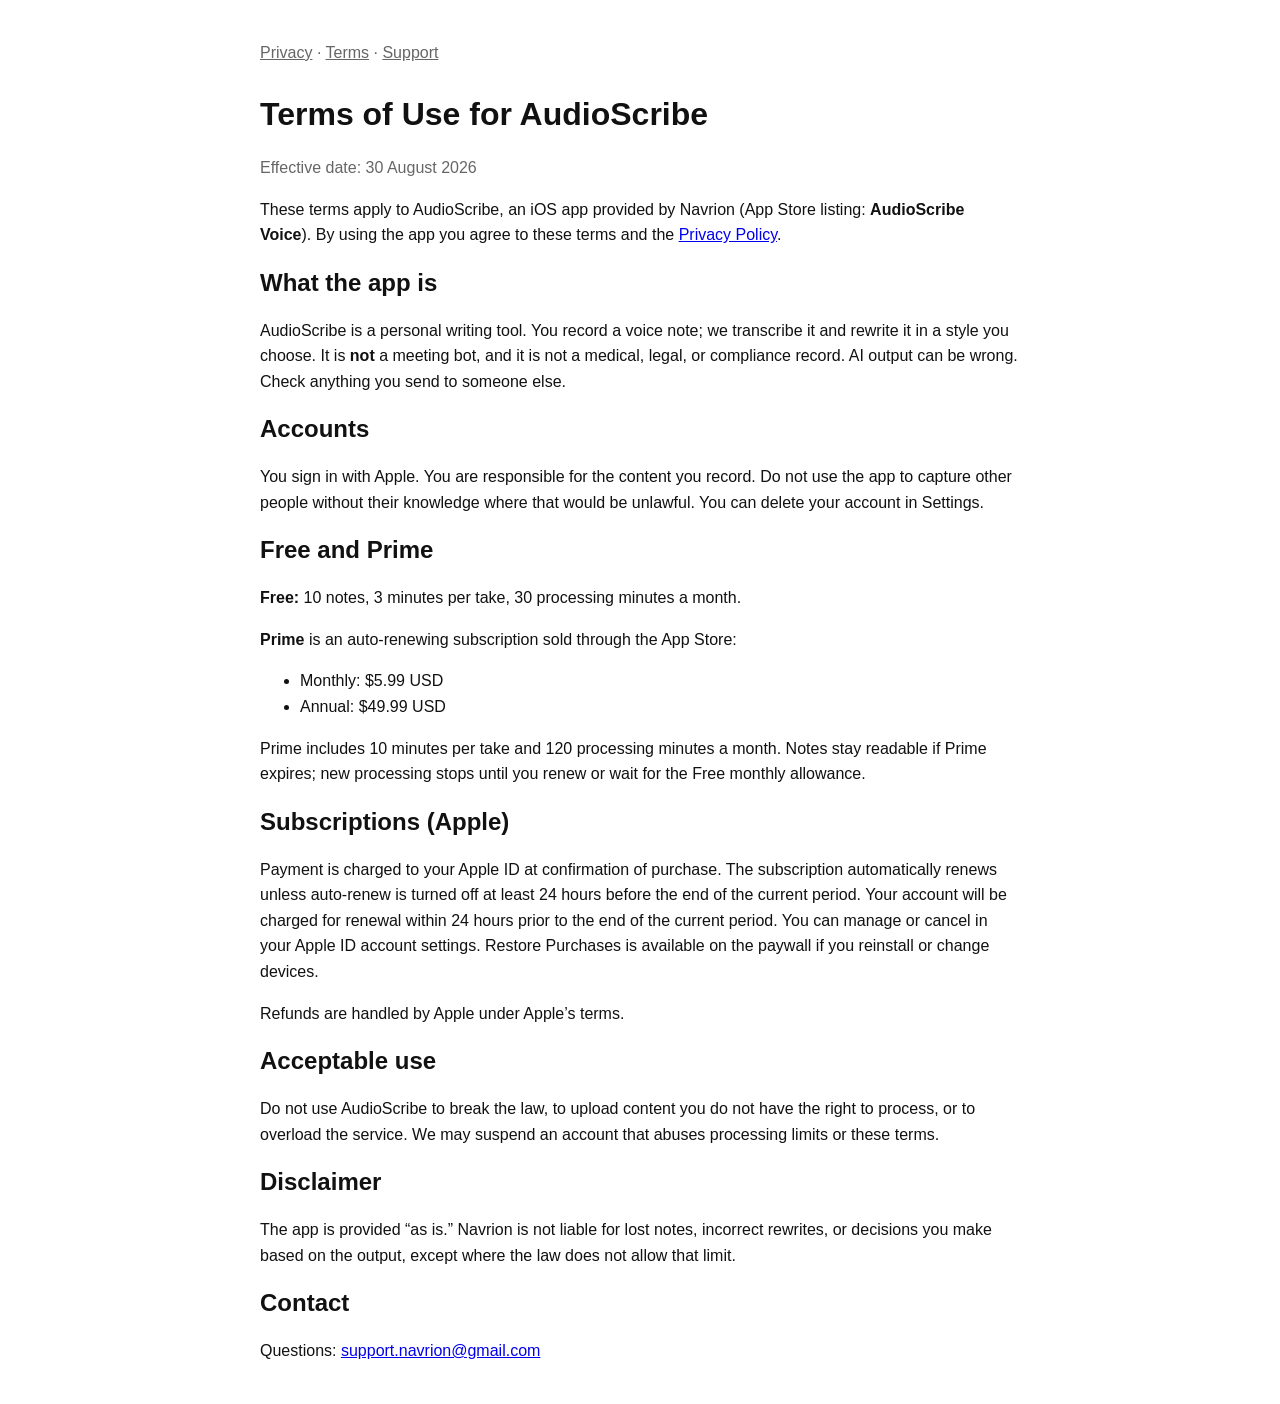
==== terms.html @ 5d9171bd "Add AudioScribe privacy, terms, and support pages. Host dedicated legal pages for AudioScribe Voice," ====
<!doctype html>
<html lang="en">
<head>
  <meta charset="utf-8" />
  <meta name="viewport" content="width=device-width, initial-scale=1" />
  <title>AudioScribe Terms of Use</title>
  <link rel="stylesheet" href="styles.css" />
</head>
<body>
  <nav class="muted">
    <a href="privacy.html">Privacy</a> ·
    <a href="terms.html">Terms</a> ·
    <a href="support.html">Support</a>
  </nav>

  <h1>Terms of Use for AudioScribe</h1>
  <p class="muted">Effective date: 30 August 2026</p>

  <p>These terms apply to AudioScribe, an iOS app provided by Navrion (App Store listing: <strong>AudioScribe Voice</strong>). By using the app you agree to these terms and the <a href="privacy.html">Privacy Policy</a>.</p>

  <h2>What the app is</h2>
  <p>AudioScribe is a personal writing tool. You record a voice note; we transcribe it and rewrite it in a style you choose. It is <strong>not</strong> a meeting bot, and it is not a medical, legal, or compliance record. AI output can be wrong. Check anything you send to someone else.</p>

  <h2>Accounts</h2>
  <p>You sign in with Apple. You are responsible for the content you record. Do not use the app to capture other people without their knowledge where that would be unlawful. You can delete your account in Settings.</p>

  <h2>Free and Prime</h2>
  <p><strong>Free:</strong> 10 notes, 3 minutes per take, 30 processing minutes a month.</p>
  <p><strong>Prime</strong> is an auto-renewing subscription sold through the App Store:</p>
  <ul>
    <li>Monthly: $5.99 USD</li>
    <li>Annual: $49.99 USD</li>
  </ul>
  <p>Prime includes 10 minutes per take and 120 processing minutes a month. Notes stay readable if Prime expires; new processing stops until you renew or wait for the Free monthly allowance.</p>

  <h2>Subscriptions (Apple)</h2>
  <p>Payment is charged to your Apple ID at confirmation of purchase. The subscription automatically renews unless auto-renew is turned off at least 24 hours before the end of the current period. Your account will be charged for renewal within 24 hours prior to the end of the current period. You can manage or cancel in your Apple ID account settings. Restore Purchases is available on the paywall if you reinstall or change devices.</p>
  <p>Refunds are handled by Apple under Apple’s terms.</p>

  <h2>Acceptable use</h2>
  <p>Do not use AudioScribe to break the law, to upload content you do not have the right to process, or to overload the service. We may suspend an account that abuses processing limits or these terms.</p>

  <h2>Disclaimer</h2>
  <p>The app is provided “as is.” Navrion is not liable for lost notes, incorrect rewrites, or decisions you make based on the output, except where the law does not allow that limit.</p>

  <h2>Contact</h2>
  <p>Questions: <a href="mailto:support.navrion@gmail.com">support.navrion@gmail.com</a></p>
</body>
</html>
---- styles.css ----
body {
  max-width: 760px;
  margin: 40px auto;
  padding: 0 16px;
  font: 16px/1.6 -apple-system, BlinkMacSystemFont, "Segoe UI", sans-serif;
  color: #111;
}
h1, h2 { line-height: 1.25; }
.muted { color: #666; }
nav { margin-bottom: 28px; }
nav a { color: #666; }
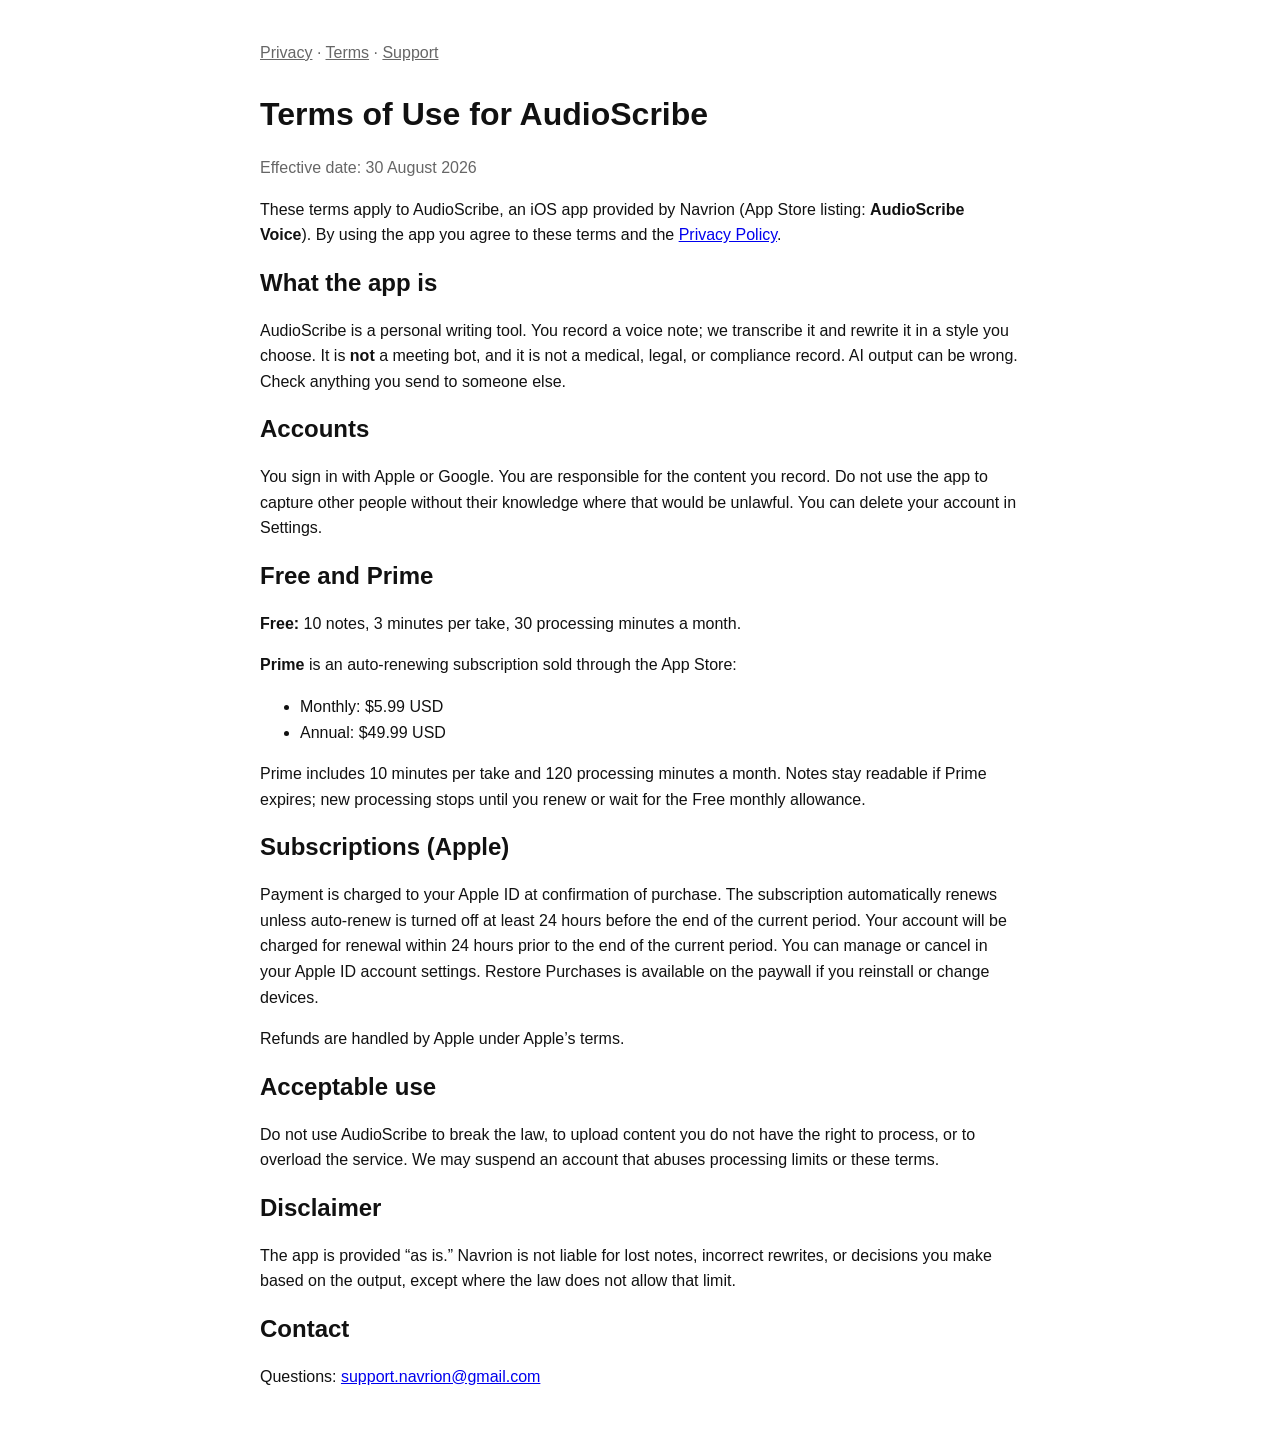
==== commit c2cfce94: "Update privacy and terms for Apple/Google sign-in. Co-authored-by: Cursor <cursoragent@cursor.com>" ====
--- a/terms.html
+++ b/terms.html
@@ -22,7 +22,7 @@
   <p>AudioScribe is a personal writing tool. You record a voice note; we transcribe it and rewrite it in a style you choose. It is <strong>not</strong> a meeting bot, and it is not a medical, legal, or compliance record. AI output can be wrong. Check anything you send to someone else.</p>
 
   <h2>Accounts</h2>
-  <p>You sign in with Apple. You are responsible for the content you record. Do not use the app to capture other people without their knowledge where that would be unlawful. You can delete your account in Settings.</p>
+  <p>You sign in with Apple or Google. You are responsible for the content you record. Do not use the app to capture other people without their knowledge where that would be unlawful. You can delete your account in Settings.</p>
 
   <h2>Free and Prime</h2>
   <p><strong>Free:</strong> 10 notes, 3 minutes per take, 30 processing minutes a month.</p>
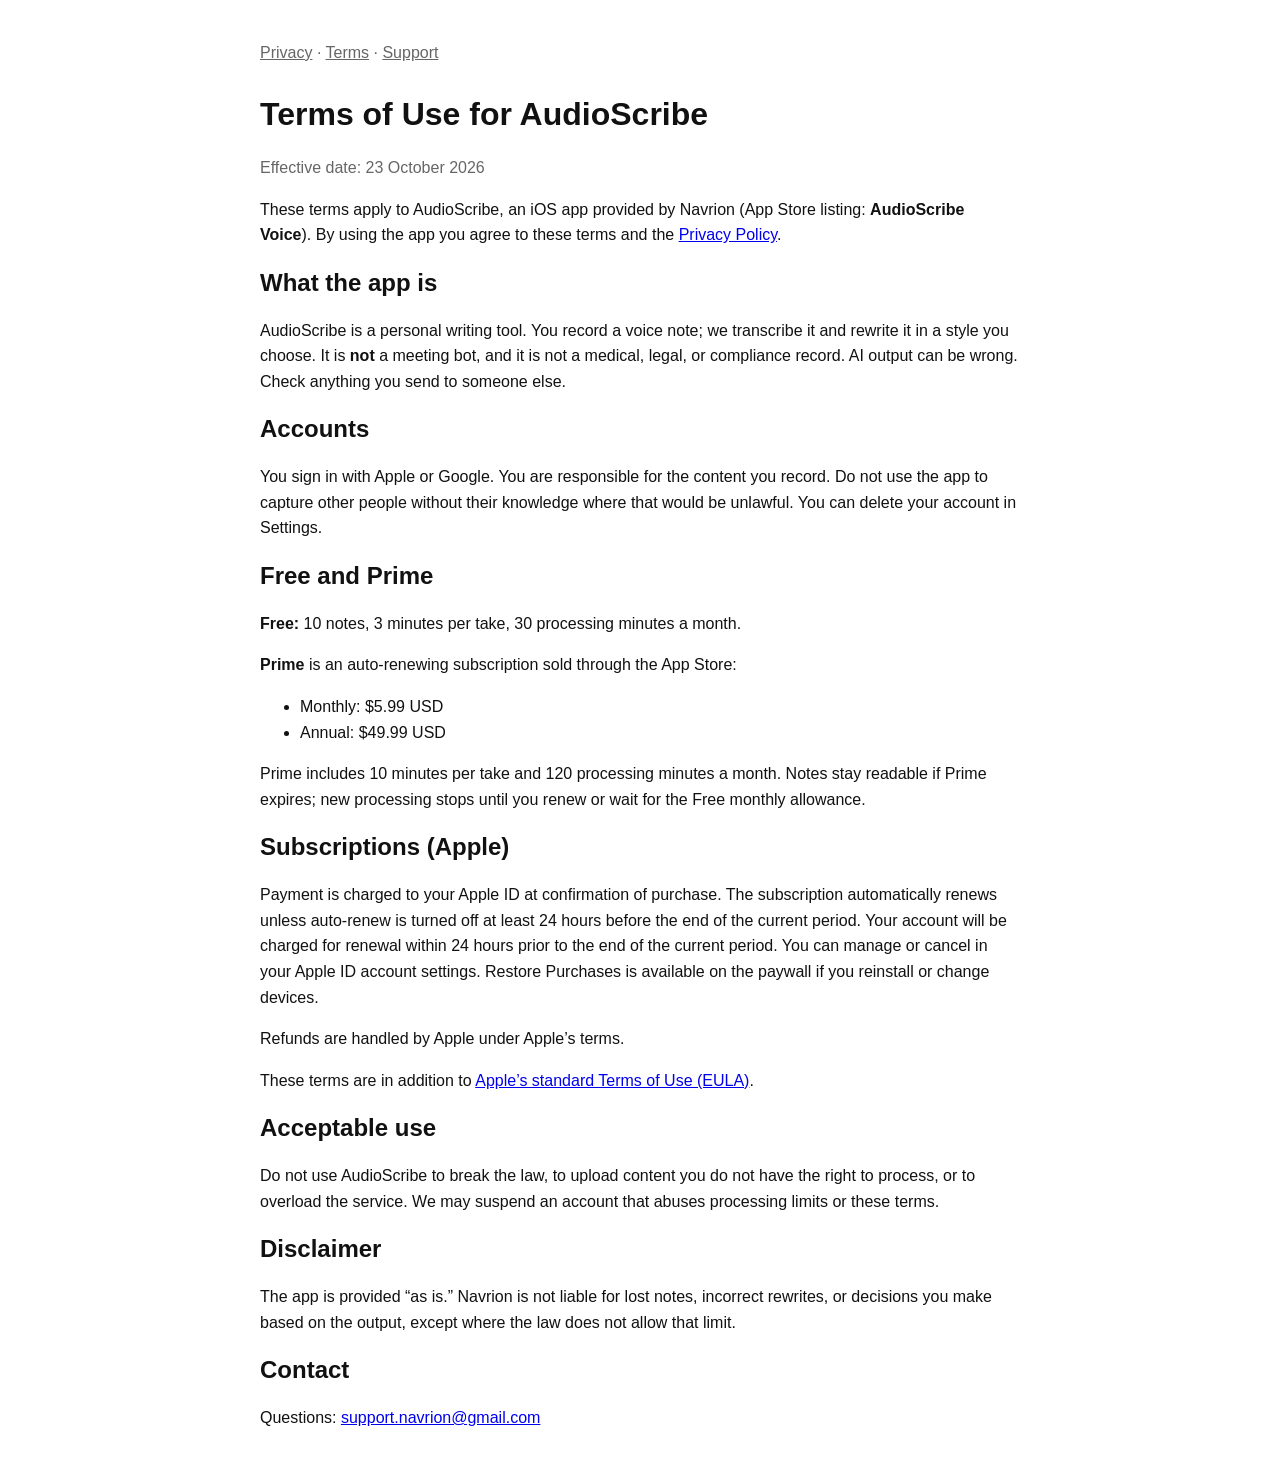
==== commit ff5031bd: "Link Apple's standard EULA and describe Sign in with Apple revocation on account deletion. Co-author" ====
--- a/terms.html
+++ b/terms.html
@@ -14,7 +14,7 @@
   </nav>
 
   <h1>Terms of Use for AudioScribe</h1>
-  <p class="muted">Effective date: 30 August 2026</p>
+  <p class="muted">Effective date: 23 October 2026</p>
 
   <p>These terms apply to AudioScribe, an iOS app provided by Navrion (App Store listing: <strong>AudioScribe Voice</strong>). By using the app you agree to these terms and the <a href="privacy.html">Privacy Policy</a>.</p>
 
@@ -36,6 +36,7 @@
   <h2>Subscriptions (Apple)</h2>
   <p>Payment is charged to your Apple ID at confirmation of purchase. The subscription automatically renews unless auto-renew is turned off at least 24 hours before the end of the current period. Your account will be charged for renewal within 24 hours prior to the end of the current period. You can manage or cancel in your Apple ID account settings. Restore Purchases is available on the paywall if you reinstall or change devices.</p>
   <p>Refunds are handled by Apple under Apple’s terms.</p>
+  <p>These terms are in addition to <a href="https://www.apple.com/legal/internet-services/itunes/dev/stdeula/">Apple’s standard Terms of Use (EULA)</a>.</p>
 
   <h2>Acceptable use</h2>
   <p>Do not use AudioScribe to break the law, to upload content you do not have the right to process, or to overload the service. We may suspend an account that abuses processing limits or these terms.</p>
